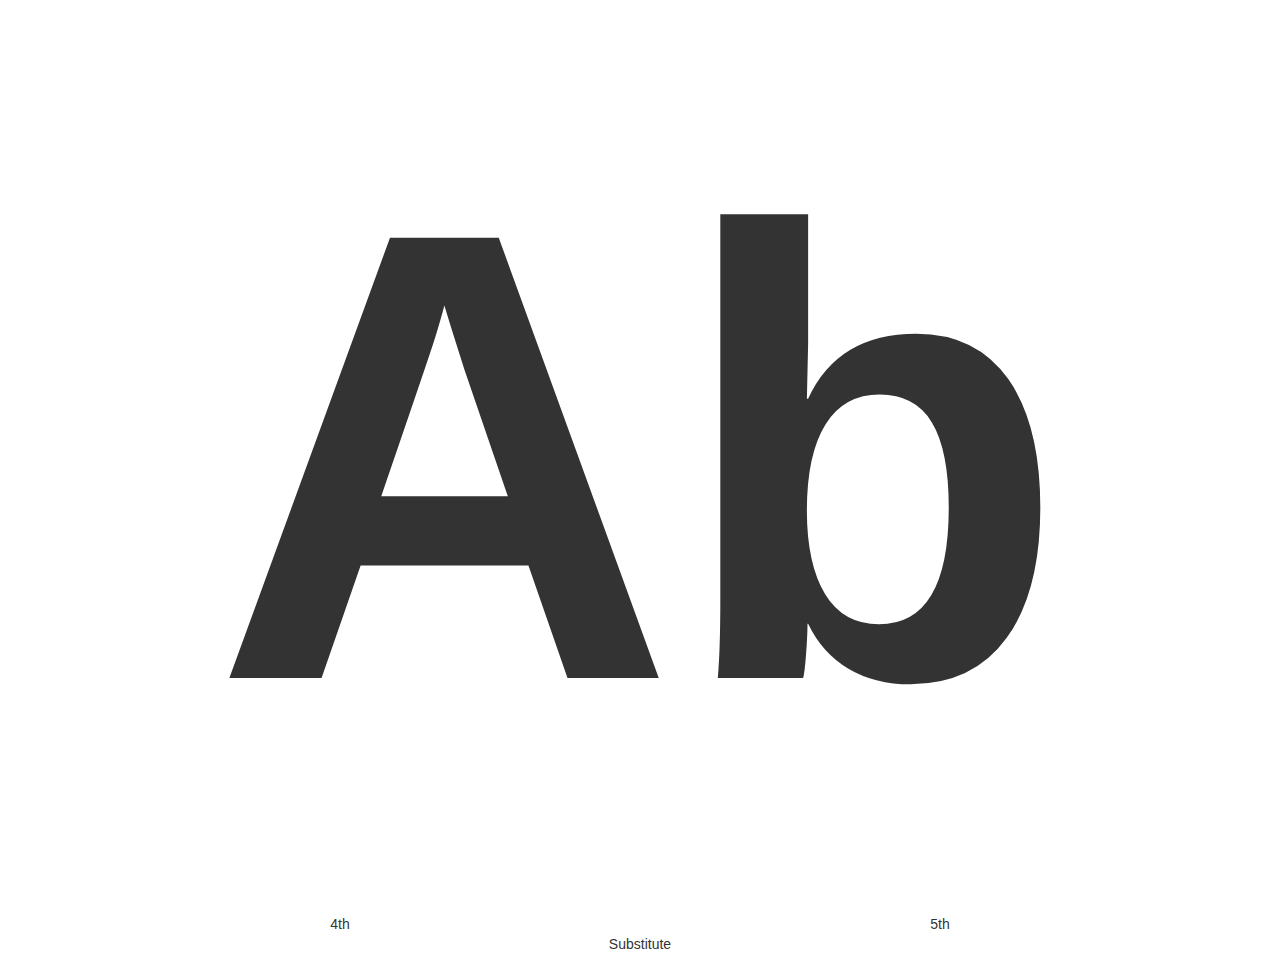
==== dominant-training/index.html @ 4dd3efdc "ロジック部分を実装" ====
<!DOCTYPE html>
<html>
  <head>
    <meta http-equiv="X-UA-Compatible" content="IE=edge">
    <title></title>
    <meta charset="utf-8">
    <meta name="description" content="">
    <meta name="author" content="Masato SERIZAWA">
    <meta name="viewport" content="width=device-width, initial-scale=1">
    <link rel="stylesheet" href="https://maxcdn.bootstrapcdn.com/bootstrap/3.3.7/css/bootstrap.min.css">
    <link rel="stylesheet" href="https://cdnjs.cloudflare.com/ajax/libs/animate.css/3.7.2/animate.css">
    <style>
      .question-chord {
        font-size: 50vw;
        font-weight: bold;
      }
      .answer-chord {
        font-size: 15vw;
      }
    </style>
  </head>
  <body>
    <div class="container js-main-container">
      <div class="row">
        <div class="col-xs-12">
          <div class="text-center question-chord">
          </div>
        </div>
        <div class="row">
          <div class="col-xs-6 text-center">
            4th
            <div class="answer-chord 4th">
            </div>
          </div>
          <div class="col-xs-6 text-center">
            5th
            <div class="answer-chord 5th">
            </div>
          </div>
        </div>
        <div class="row">
          <div class="col-xs-12 text-center">
            Substitute
            <div class="text-center answer-chord substitute">
            </div>
          </div>
        </div>
      </div>
    </div>
  </body>
  <script src="https://code.jquery.com/jquery-3.2.1.min.js"></script>
  <script>
    var CHORDS = [
      ['C', 'F', 'G', 'Gb/F#'],
      ['Db/C#', 'Gb/F#', 'Ab', 'G'],
      ['D', 'G', 'A', 'Ab'],
      ['Eb', 'Ab', 'Bb', 'A'],
      ['E', 'A', 'B', 'Bb'],
      ['F', 'Bb', 'C', 'B'],
      ['Gb/F#', 'B', 'Db/C#', 'C'],
      ['G', 'C', 'D', 'Db/C#'],
      ['Ab', 'Db/C#', 'Eb', 'D'],
      ['A', 'D', 'E', 'Eb'],
      ['Bb', 'Eb', 'F', 'E'],
      ['B', 'E', 'Gb/F#', 'F']
    ];
    var currentQuestion = null;
    var answerCursor = 0;

    function setQuestion() {
      var newQuestion = CHORDS[Math.floor(Math.random() * Math.floor(CHORDS.length))];
      answerCursor = 0;

      if (currentQuestion) {
        $('.question-chord, .answer-chord')
          .removeClass('animated flipInY bounceIn')
          .addClass('animated rollOut')
          .one('animationend', function() {
            $(this).text('');
            $(this).removeClass('animated rollOut');
            currentQuestion = newQuestion;
            showQuestion(newQuestion[0]);
          });
      } else {
        currentQuestion = newQuestion;
        showQuestion(newQuestion[0]);
      }
    }

    function showQuestion(chord) {
      $('.question-chord').text(chord).addClass('animated bounceIn');
    }

    function showAnswer() {
      answerCursor++;
      if (answerCursor === 1) {
        $('.answer-chord.4th').text(currentQuestion[1]).addClass('animated flipInY');
      } else if (answerCursor === 2) {
        $('.answer-chord.5th').text(currentQuestion[2]).addClass('animated flipInY');
      } else if (answerCursor === 3) {
        $('.answer-chord.substitute').text(currentQuestion[3]).addClass('animated flipInY');
      } else if (answerCursor === 4) {
        setQuestion();
      }
    }

    $(function() {
      setQuestion();
      $('.question-chord').on('click tap', showAnswer);
    });
  </script>
</html>
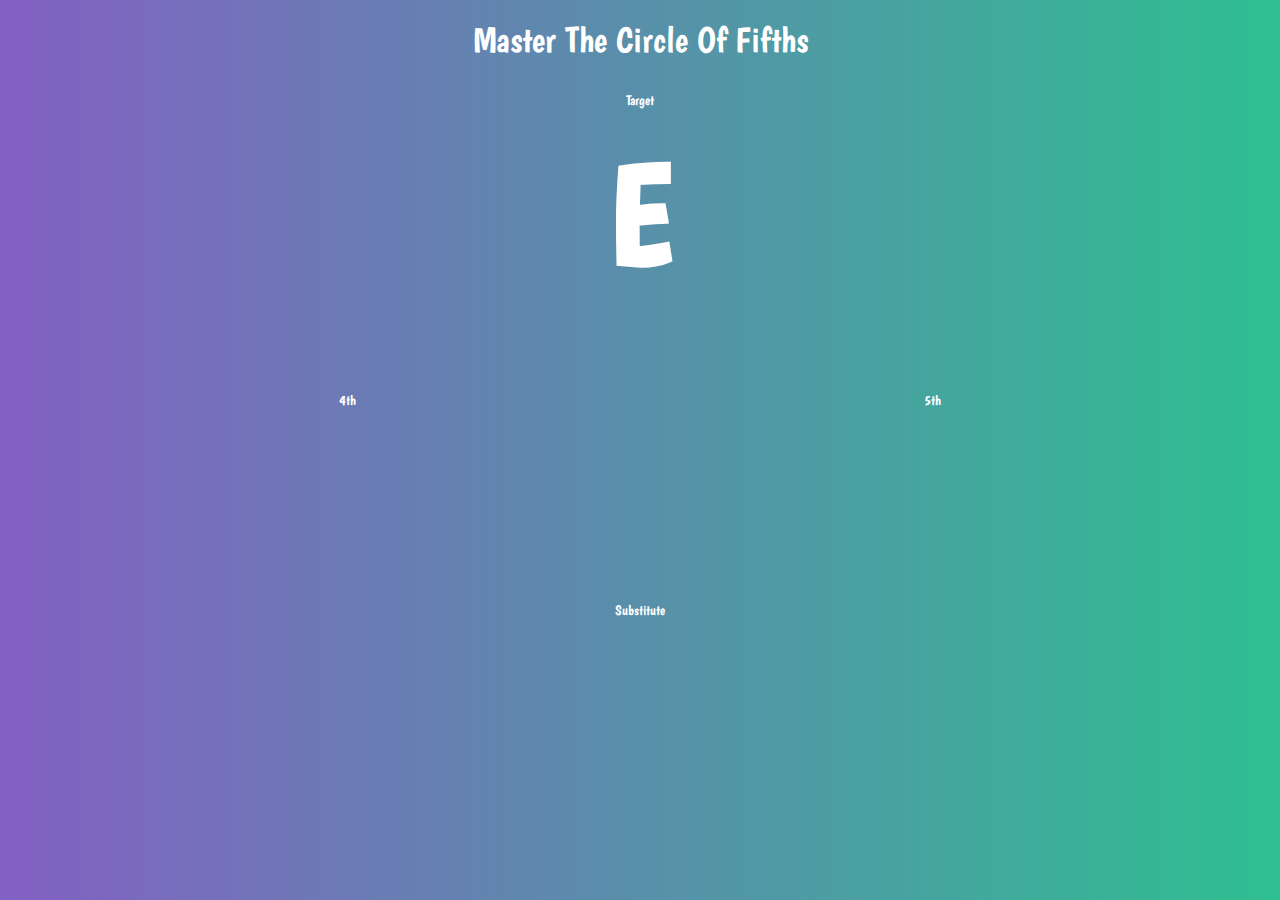
==== commit 7c69ec73: "styling" ====
--- a/dominant-training/index.html
+++ b/dominant-training/index.html
@@ -2,47 +2,66 @@
 <html>
   <head>
     <meta http-equiv="X-UA-Compatible" content="IE=edge">
-    <title></title>
+    <title>Master The Circle Of Fifths</title>
     <meta charset="utf-8">
     <meta name="description" content="">
     <meta name="author" content="Masato SERIZAWA">
     <meta name="viewport" content="width=device-width, initial-scale=1">
     <link rel="stylesheet" href="https://maxcdn.bootstrapcdn.com/bootstrap/3.3.7/css/bootstrap.min.css">
     <link rel="stylesheet" href="https://cdnjs.cloudflare.com/ajax/libs/animate.css/3.7.2/animate.css">
+    <link href="https://fonts.googleapis.com/css?family=Boogaloo&display=swap" rel="stylesheet">
     <style>
+      body {
+        height: 100%;
+        background: #8360c3;
+        background: -webkit-linear-gradient(to right, #8360c3, #2ebf91);
+        background: linear-gradient(to right, #8360c3, #2ebf91);
+        color: #fff;
+        font-family: 'Boogaloo', cursive;
+      }
       .question-chord {
-        font-size: 50vw;
+        height: 30vh;
+        font-size: 16vh;
         font-weight: bold;
       }
       .answer-chord {
-        font-size: 15vw;
+        height: 20vh;
+        font-size: 8vh;
+      }
+      .row {
+        margin-top: 10px;
+      }
+      h1 {
+        margin-bottom: 30px;
       }
     </style>
   </head>
   <body>
-    <div class="container js-main-container">
+    <div class="container">
+      <h1 class="text-center">Master The Circle Of Fifths</h1>
       <div class="row">
-        <div class="col-xs-12">
-          <div class="text-center question-chord">
+        <div class="col-xs-12 text-center">
+          Target
+          <div class="question-chord">
           </div>
         </div>
-        <div class="row">
-          <div class="col-xs-6 text-center">
-            4th
-            <div class="answer-chord 4th">
-            </div>
-          </div>
-          <div class="col-xs-6 text-center">
-            5th
-            <div class="answer-chord 5th">
-            </div>
+      </div>
+      <div class="row">
+        <div class="col-xs-6 text-center">
+          4th
+          <div class="answer-chord 4th">
           </div>
         </div>
-        <div class="row">
-          <div class="col-xs-12 text-center">
-            Substitute
-            <div class="text-center answer-chord substitute">
-            </div>
+        <div class="col-xs-6 text-center">
+          5th
+          <div class="answer-chord 5th">
+          </div>
+        </div>
+      </div>
+      <div class="row">
+        <div class="col-xs-12 text-center">
+          Substitute
+          <div class="text-center answer-chord substitute">
           </div>
         </div>
       </div>
@@ -106,7 +125,7 @@
 
     $(function() {
       setQuestion();
-      $('.question-chord').on('click tap', showAnswer);
+      $('body').on('click tap', showAnswer);
     });
   </script>
 </html>
